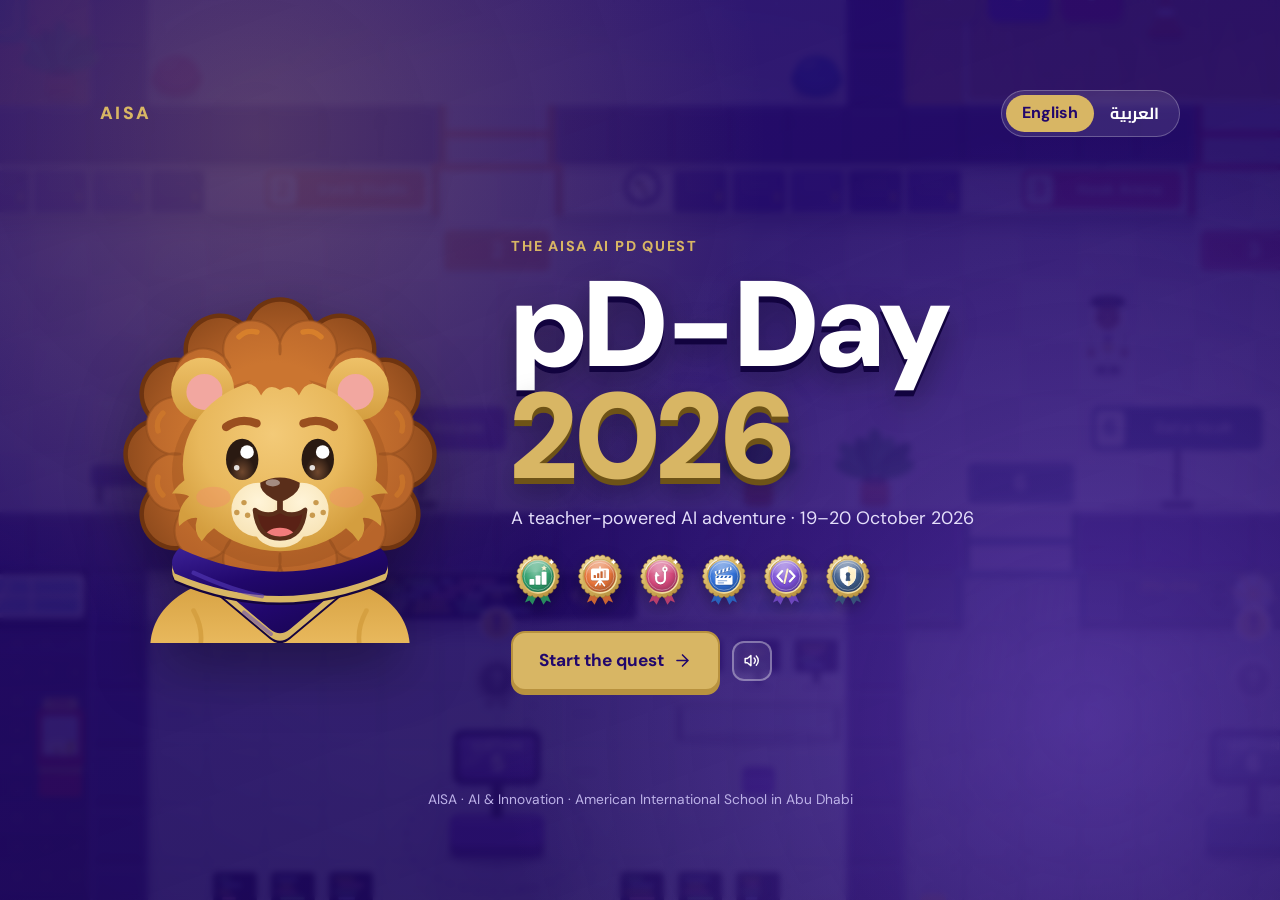
==== index.html @ 7c4a52b4 "Add Dr. Torris, the AISA director, patrolling the school He walks the lobby, corridor and staff loun" ====
<!doctype html>
<html lang="en" dir="ltr">
<head>
<meta charset="utf-8">
<meta name="viewport" content="width=device-width,initial-scale=1,viewport-fit=cover">
<title>pD-Day 2026 · AISA</title>
<meta name="description" content="pD-Day 2026: explore the school with Leo the lion, complete AI quests at each PD station and earn badges. In English and Arabic.">
<meta name="theme-color" content="#21076C">
<link rel="icon" href="data:image/svg+xml,%3Csvg xmlns='http://www.w3.org/2000/svg' viewBox='0 0 100 100'%3E%3Ctext y='.9em' font-size='90'%3E%F0%9F%A6%81%3C/text%3E%3C/svg%3E">
<link rel="preconnect" href="https://fonts.googleapis.com">
<link rel="preconnect" href="https://fonts.gstatic.com" crossorigin>
<link href="https://fonts.googleapis.com/css2?family=DM+Sans:opsz,wght@9..40,400..1000&family=Cairo:wght@400;600;700;800;900&display=swap" rel="stylesheet">
<link rel="stylesheet" href="game/styles.css?v=20261018b">
</head>
<body>
<canvas id="game" aria-label="The school: walk around to find the quests"></canvas>
<div id="vignette" aria-hidden="true"></div>

<div id="hud" hidden></div>
<canvas id="minimap" hidden title="Map"></canvas>
<button id="prompt" type="button"></button>
<div id="boost" role="status"></div>
<div id="banner" aria-live="polite"></div>
<div id="bubble" aria-live="polite"></div>
<div id="tbubble" aria-live="polite"></div>
<div id="toasts" aria-live="polite"></div>

<div id="dialog" hidden>
  <div class="dlg-card">
    <div class="dlg-portrait"></div>
    <div class="dlg-body">
      <div class="dlg-name"></div>
      <div class="dlg-text"></div>
      <div class="dlg-actions">
        <button class="dlg-skip" type="button"></button>
        <button class="dlg-next" type="button"></button>
      </div>
    </div>
  </div>
</div>

<div id="screen-title" class="screen"></div>
<div id="screen-setup" class="screen" hidden></div>

<div id="modal" hidden><div class="modal-card" tabindex="-1" role="dialog" aria-modal="true"></div></div>
<div id="award" hidden role="dialog" aria-modal="true"></div>
<div id="lightbox" hidden></div>
<div id="cert" hidden></div>
<canvas id="confetti" aria-hidden="true"></canvas>

<noscript><div class="noscript">pD-Day 2026 needs JavaScript. You can still use the <a href="stations.html">station guides</a>.</div></noscript>

<script src="game/content.js?v=20261018b"></script>
<script src="game/art.js?v=20261018b"></script>
<script src="game/world.js?v=20261018b"></script>
<script src="game/game.js?v=20261018b"></script>
</body>
</html>
---- game/styles.css ----
/* =====================================================================
   pD-Day 2026 · STYLES  (AISA brand: DM Sans, purple #21076C, gold #D8B664)
   ===================================================================== */
:root {
  --purple: #21076C;
  --purple-2: #3A1F8F;
  --gold: #D8B664;
  --gold-d: #B8923F;
  --white: #FFFFFF;
  --ink: #1A1A1A;
  --muted: #555555;
  --tint: #F2EFFA;
  --line: #C8BEE8;
  --ok: #1F8A5B;
  --ok-tint: #E5F6EE;
  --no: #C2413A;
  --no-tint: #FCEBEA;
  --radius: 14px;
  --shadow: 0 18px 50px rgba(20, 8, 60, .28), 0 2px 6px rgba(20, 8, 60, .12);
  --font: 'DM Sans', 'Cairo', system-ui, sans-serif;
  color-scheme: light;
}
html[lang="ar"] { --font: 'Cairo', 'DM Sans', system-ui, sans-serif; }

* { box-sizing: border-box; }
html, body { margin: 0; height: 100%; }
body {
  font-family: var(--font);
  font-size: 16px;
  line-height: 1.5;
  color: var(--ink);
  background: var(--purple);
  overflow: hidden;
  -webkit-font-smoothing: antialiased;
}
html[lang="ar"] body { line-height: 1.7; }
[hidden] { display: none !important; }
button { font: inherit; color: inherit; }
a { color: var(--purple); }
kbd {
  font-family: var(--font); font-weight: 800; font-size: .72em;
  display: inline-grid; place-items: center; min-width: 1.7em; height: 1.7em; padding: 0 .35em;
  border-radius: 6px; background: var(--gold); color: var(--purple); box-shadow: 0 2px 0 var(--gold-d);
}
.eyebrow { font-size: .74rem; font-weight: 800; letter-spacing: .12em; text-transform: uppercase; color: #7A5C14; }
html[lang="ar"] .eyebrow { letter-spacing: 0; font-size: .82rem; }
.muted { color: var(--muted); }
.small { font-size: .86rem; }
b.ui { font-weight: 700; color: var(--purple); background: var(--tint); border-radius: 5px; padding: 0 .18em; box-decoration-break: clone; -webkit-box-decoration-break: clone; }
svg { display: block; }
html[lang="ar"] b.ui { white-space: nowrap; }
@media (max-width: 640px) { html[lang="ar"] b.ui { white-space: normal; } }

/* ------------------------------------------------ canvas & overlays */
#game { position: fixed; inset: 0; display: block; cursor: pointer; touch-action: none; }
#vignette { position: fixed; inset: 0; pointer-events: none; background: radial-gradient(ellipse at center, transparent 55%, rgba(20, 8, 60, .28) 100%); }
#confetti { position: fixed; inset: 0; width: 100vw; height: 100vh; pointer-events: none; z-index: 80; }

/* ------------------------------------------------ buttons */
.btn {
  display: inline-flex; align-items: center; justify-content: center; gap: .5em;
  font-weight: 700; font-size: .98rem; text-decoration: none; cursor: pointer;
  padding: .66em 1.1em; border-radius: 12px; border: 2px solid var(--line);
  background: var(--white); color: var(--purple);
  box-shadow: 0 3px 0 var(--line);
  transition: transform .08s ease, box-shadow .08s ease, background .15s ease;
}
.btn:hover { background: var(--tint); }
.btn:active { transform: translateY(2px); box-shadow: 0 1px 0 var(--line); }
.btn:focus-visible, .tab:focus-visible, .opt:focus-visible, .check:focus-visible, .hud-btn:focus-visible { outline: 3px solid var(--gold); outline-offset: 2px; }
.btn.primary { background: var(--gold); border-color: var(--gold-d); color: var(--purple); box-shadow: 0 4px 0 var(--gold-d); }
.btn.primary:hover { background: #E2C47A; }
.btn.primary:active { box-shadow: 0 1px 0 var(--gold-d); }
.btn.gold { background: var(--gold); border-color: var(--gold-d); box-shadow: 0 3px 0 var(--gold-d); }
.btn.big { font-size: 1.08rem; padding: .85em 1.5em; border-radius: 14px; }
.btn.small { font-size: .86rem; padding: .45em .8em; border-radius: 10px; }
.btn.ghost { background: rgba(255, 255, 255, .08); color: #fff; border-color: rgba(255, 255, 255, .35); box-shadow: none; }
.btn.ghost:hover { background: rgba(255, 255, 255, .16); }
.btn.danger { color: var(--no); border-color: #EBC4C1; box-shadow: 0 3px 0 #EBC4C1; }
.btn[disabled] { opacity: .45; pointer-events: none; }
.btn svg { width: 1.1em; height: 1.1em; }
.btn .arrow { display: inline-flex; }
.btn.shine { position: relative; overflow: hidden; }
.btn.shine::after { content: ''; position: absolute; inset: 0; background: linear-gradient(110deg, transparent 30%, rgba(255, 255, 255, .7) 50%, transparent 70%); transform: translateX(-120%); animation: shine 2.4s ease-in-out infinite; }
@keyframes shine { 60%, 100% { transform: translateX(120%); } }
.icon-only { padding: .6em; }
.link-btn { background: none; border: 0; padding: 0; color: var(--purple); font-weight: 700; text-decoration: underline; text-underline-offset: 3px; cursor: pointer; }
.close-x {
  flex: none; width: 40px; height: 40px; border-radius: 50%; border: 0; cursor: pointer;
  display: grid; place-items: center; background: rgba(255, 255, 255, .16); color: inherit; font-size: 1.3rem;
}
.close-x:hover { background: rgba(255, 255, 255, .3); }
.close-x svg { width: 20px; height: 20px; }

/* ------------------------------------------------ title screen */
.screen { position: fixed; inset: 0; z-index: 50; display: grid; place-items: center; padding: 16px; overflow: auto; }
#screen-title {
  background:
    radial-gradient(circle at 20% 15%, rgba(216, 182, 100, .25), transparent 40%),
    radial-gradient(circle at 85% 80%, rgba(123, 79, 214, .45), transparent 45%),
    linear-gradient(160deg, rgba(33, 7, 108, .93), rgba(26, 6, 84, .86));
  backdrop-filter: blur(3px); -webkit-backdrop-filter: blur(3px);
  color: #fff; transition: opacity .35s ease, transform .35s ease;
}
#screen-title.out { opacity: 0; transform: scale(1.04); pointer-events: none; }
.title-inner { width: min(1080px, 100%); min-height: min(720px, 100%); display: grid; grid-template-rows: auto 1fr auto; gap: 16px; }
.title-top { display: flex; justify-content: space-between; align-items: center; }
.aisa-mark { font-weight: 900; letter-spacing: .14em; color: var(--gold); font-size: 1.1rem; }
.seg { display: inline-flex; background: rgba(255, 255, 255, .1); border: 1px solid rgba(255, 255, 255, .25); border-radius: 999px; padding: 4px; }
.seg button { border: 0; background: none; color: #fff; padding: .4em 1em; border-radius: 999px; cursor: pointer; font-weight: 700; }
.seg button[lang="ar"] { font-family: 'Cairo', sans-serif; }
.seg button.on { background: var(--gold); color: var(--purple); }
.title-hero { display: grid; grid-template-columns: minmax(200px, 360px) 1fr; align-items: center; gap: clamp(16px, 4vw, 56px); }
.title-leo { width: 100%; aspect-ratio: 1; animation: bob 3.2s ease-in-out infinite; filter: drop-shadow(0 24px 30px rgba(0, 0, 0, .35)); }
@keyframes bob { 50% { transform: translateY(-12px) rotate(-1.5deg); } }
.title-text .eyebrow { color: var(--gold); font-size: .9rem; }
.logo { margin: .1em 0 .1em; line-height: .92; font-weight: 1000; font-size: clamp(3.4rem, 10vw, 7.6rem); letter-spacing: -.02em; }
.logo span { display: inline-block; }
.logo-a { color: #fff; text-shadow: 0 6px 0 #12033F, 0 12px 30px rgba(0, 0, 0, .35); }
.logo-b { color: var(--gold); text-shadow: 0 6px 0 #6E5317, 0 12px 30px rgba(0, 0, 0, .35); }
html[lang="ar"] .logo { direction: ltr; text-align: right; font-family: 'DM Sans', sans-serif; }
.title-sub { margin: .4em 0 1.1em; font-size: 1.12rem; color: #E4DEFA; }
.title-badges { display: flex; flex-wrap: wrap; gap: 8px; margin-bottom: 1.6em; }
.title-badges span { width: 54px; height: 54px; animation: float 3s ease-in-out infinite; filter: drop-shadow(0 6px 8px rgba(0, 0, 0, .3)); }
@keyframes float { 50% { transform: translateY(-7px); } }
.title-cta { display: flex; flex-wrap: wrap; gap: 12px; align-items: center; }
.title-foot { text-align: center; color: #BDB2E8; font-size: .86rem; }

/* ------------------------------------------------ setup screen */
#screen-setup { background: linear-gradient(160deg, rgba(33, 7, 108, .92), rgba(26, 6, 84, .85)); backdrop-filter: blur(3px); -webkit-backdrop-filter: blur(3px); }
.setup-card { width: min(980px, 100%); display: grid; grid-template-columns: 340px 1fr; background: #fff; border-radius: 24px; overflow: hidden; box-shadow: var(--shadow); animation: pop .35s cubic-bezier(.2, 1.4, .4, 1); }
.setup-preview { position: relative; background: radial-gradient(circle at 50% 70%, #4E3B96, var(--purple) 70%); display: grid; place-items: center; padding: 24px; min-height: 320px; }
.setup-preview::after { content: ''; position: absolute; bottom: 18%; left: 50%; width: 60%; height: 22px; transform: translateX(-50%); border-radius: 50%; background: rgba(216, 182, 100, .35); filter: blur(2px); }
#setup-avatar { width: 260px; height: 260px; position: relative; z-index: 1; }
.setup-leo { position: absolute; width: 110px; bottom: 10px; inset-inline-end: 6px; z-index: 2; animation: bob 3s ease-in-out infinite; }
.setup-form { padding: 28px 32px; max-height: calc(100vh - 32px); overflow: auto; }
.setup-form h2 { margin: .1em 0 .6em; color: var(--purple); font-size: 1.9rem; line-height: 1.1; }
.field { display: grid; gap: 6px; font-weight: 700; color: var(--purple); }
.field input { font: inherit; font-size: 1.15rem; padding: .65em .85em; border-radius: 12px; border: 2px solid var(--line); outline: none; }
.field input:focus { border-color: var(--purple); box-shadow: 0 0 0 4px rgba(33, 7, 108, .12); }
.field input.err { border-color: var(--no); animation: shake .4s; }
.opt-row { display: grid; grid-template-columns: 110px 1fr; align-items: center; gap: 10px; padding: 8px 0; border-top: 1px solid var(--tint); }
.opt-label { font-weight: 700; color: var(--muted); font-size: .9rem; }
.opt-choices { display: flex; flex-wrap: wrap; gap: 6px; }
.opt-choices .sw { width: 30px; height: 30px; border-radius: 50%; border: 2px solid rgba(0, 0, 0, .12); background: var(--sw); cursor: pointer; padding: 0; }
.opt-choices .sw.on { outline: 3px solid var(--purple); outline-offset: 2px; }
.opt-choices .tag { border: 2px solid var(--line); background: #fff; border-radius: 999px; padding: .25em .8em; cursor: pointer; font-weight: 600; font-size: .9rem; }
.opt-choices .tag.on { background: var(--purple); color: #fff; border-color: var(--purple); }
.cta-row { display: flex; justify-content: flex-end; gap: 10px; flex-wrap: wrap; margin-top: 18px; }

/* ------------------------------------------------ HUD */
#hud { position: fixed; top: 0; inset-inline: 0; z-index: 20; display: flex; justify-content: space-between; align-items: flex-start; gap: 10px; padding: 12px 14px; pointer-events: none; }
#hud > * { pointer-events: auto; }
.hud-me { display: flex; align-items: center; gap: 10px; background: rgba(255, 255, 255, .96); border-radius: 999px; padding: 5px 16px 5px 5px; box-shadow: 0 6px 18px rgba(20, 8, 60, .25); }
html[dir="rtl"] .hud-me { padding: 5px 5px 5px 16px; }
.hud-avatar { width: 46px; height: 46px; border-radius: 50%; background: radial-gradient(circle at 50% 35%, #4E3B96, var(--purple)); }
.hud-name { color: var(--purple); font-weight: 800; display: block; line-height: 1.1; }
.hud-badges { display: flex; align-items: center; gap: 2px; margin-top: 3px; }
.mini-badge { width: 20px; height: 20px; opacity: .55; transition: transform .2s; }
.mini-badge.on { opacity: 1; }
.mini-badge.on:hover { transform: scale(1.25); }
.hud-count { font-size: .76rem; font-weight: 700; color: var(--muted); margin-inline-start: 6px; white-space: nowrap; }
.hud-actions { display: flex; gap: 6px; flex-wrap: wrap; justify-content: flex-end; }
.hud-btn { display: inline-flex; align-items: center; gap: 7px; border: 0; cursor: pointer; background: rgba(255, 255, 255, .96); color: var(--purple); font-weight: 700; font-size: .92rem; padding: .55em .9em; border-radius: 999px; box-shadow: 0 6px 18px rgba(20, 8, 60, .25); transition: transform .1s; }
.hud-btn:hover { transform: translateY(-2px); }
.hud-btn svg { width: 18px; height: 18px; }
.hud-btn kbd { font-size: .66rem; }
.hud-btn.icon-only { padding: .55em; }
.hud-lang span { font-family: 'Cairo', 'DM Sans', sans-serif; }
html[lang="ar"] .hud-lang span { font-family: 'DM Sans', sans-serif; }
#minimap { position: fixed; bottom: 14px; inset-inline-end: 14px; z-index: 20; border-radius: 12px; border: 3px solid #fff; box-shadow: 0 8px 22px rgba(20, 8, 60, .35); cursor: zoom-in; background: #9CCB7F; }

/* interaction prompt */
#prompt {
  position: fixed; bottom: 22px; left: 50%; z-index: 21; transform: translate(-50%, 30px); opacity: 0; pointer-events: none;
  display: flex; align-items: center; gap: 10px; border: 0; cursor: pointer;
  background: var(--purple); color: #fff; font-weight: 700; padding: .55em 1.2em .55em .6em; border-radius: 999px;
  box-shadow: 0 10px 26px rgba(20, 8, 60, .4); transition: transform .2s cubic-bezier(.2, 1.4, .4, 1), opacity .15s;
  max-width: calc(100vw - 260px);
}
html[dir="rtl"] #prompt { padding: .55em .6em .55em 1.2em; }
#prompt.on { opacity: 1; transform: translate(-50%, 0); pointer-events: auto; }
#prompt span { white-space: nowrap; overflow: hidden; text-overflow: ellipsis; }

/* coffee speed boost timer */
#boost { position: fixed; top: 74px; inset-inline-start: 14px; z-index: 20; display: flex; align-items: center; gap: 8px; padding: 6px 14px 6px 8px; border-radius: 999px; background: #3B2417; color: #FFF6E0; font-weight: 700; font-size: .9rem; box-shadow: 0 6px 18px rgba(20, 8, 60, .3); overflow: hidden; opacity: 0; transform: translateY(-8px) scale(.95); transition: opacity .2s, transform .25s cubic-bezier(.2, 1.4, .4, 1); pointer-events: none; }
html[dir="rtl"] #boost { padding: 6px 8px 6px 14px; }
#boost.on { opacity: 1; transform: none; }
#boost .boost-cup { font-size: 1.2rem; animation: nudge .6s ease-in-out infinite; }
#boost b { color: var(--gold); min-width: 2.4em; }
#boost i { position: absolute; inset-inline-start: 0; bottom: 0; height: 3px; width: calc(var(--p, 1) * 100%); background: var(--gold); }
.toast-cup { width: 48px; height: 48px; flex: none; display: grid; place-items: center; font-size: 1.7rem; border-radius: 50%; background: #FFF3D6; }
@media (max-width: 640px) { #boost .boost-label { display: none; } }

/* room banner */
#banner { position: fixed; top: 16%; left: 50%; z-index: 15; transform: translate(-50%, -12px); opacity: 0; pointer-events: none; text-align: center; transition: opacity .3s, transform .3s; width: min(620px, calc(100vw - 32px)); }
#banner.on { opacity: 1; transform: translate(-50%, 0); animation: bannerOut .5s ease 2.8s forwards; }
@keyframes bannerOut { to { opacity: 0; transform: translate(-50%, -10px); } }
.banner-eyebrow { display: inline-block; background: var(--bc); color: #fff; font-weight: 800; font-size: .8rem; letter-spacing: .14em; text-transform: uppercase; padding: .3em .9em; border-radius: 999px; box-shadow: 0 4px 0 rgba(0, 0, 0, .2); }
html[lang="ar"] .banner-eyebrow { letter-spacing: 0; }
.banner-title { font-size: clamp(1.8rem, 4.5vw, 3rem); font-weight: 900; color: #fff; line-height: 1.1; margin-top: .25em; text-shadow: 0 4px 0 var(--purple), 0 0 2px var(--purple), 0 10px 24px rgba(0, 0, 0, .4); -webkit-text-stroke: 1px var(--purple); }
.banner-sub { display: inline-block; margin-top: .5em; background: rgba(255, 255, 255, .94); color: var(--purple); font-weight: 600; padding: .35em .9em; border-radius: 10px; box-shadow: 0 6px 16px rgba(20, 8, 60, .2); }

/* speech bubble over Leo */
#bubble, #tbubble {
  position: fixed; top: 0; left: 0; z-index: 14; max-width: 280px; pointer-events: none;
  background: #fff; color: var(--ink); font-weight: 600; font-size: .95rem; line-height: 1.35;
  padding: .6em .85em; border-radius: 14px; border: 2px solid var(--purple);
  box-shadow: 0 8px 20px rgba(20, 8, 60, .25); opacity: 0; transition: opacity .2s; margin-top: -10px;
}
#bubble::after, #tbubble::after { content: ''; position: absolute; bottom: -9px; left: 50%; width: 14px; height: 14px; background: #fff; border-right: 2px solid var(--purple); border-bottom: 2px solid var(--purple); transform: translateX(-50%) rotate(45deg); }
#bubble.on, #tbubble.on { opacity: 1; }
#tbubble { border-color: #2B2F45; z-index: 15; }
#tbubble::after { border-right-color: #2B2F45; border-bottom-color: #2B2F45; }

/* toasts */
#toasts { position: fixed; top: 76px; left: 50%; transform: translateX(-50%); z-index: 70; display: grid; gap: 8px; pointer-events: none; }
.toast { display: flex; align-items: center; gap: 12px; background: #fff; border-radius: 16px; padding: 8px 16px 8px 8px; box-shadow: var(--shadow); border: 2px solid var(--gold); transform: translateY(-16px) scale(.96); opacity: 0; transition: all .3s cubic-bezier(.2, 1.4, .4, 1); min-width: 240px; }
html[dir="rtl"] .toast { padding: 8px 8px 8px 16px; }
.toast.on { transform: none; opacity: 1; }
.toast-badge { width: 48px; height: 48px; flex: none; }
.toast-eyebrow { font-size: .7rem; font-weight: 800; letter-spacing: .12em; text-transform: uppercase; color: #7A5C14; }

/* ------------------------------------------------ dialog */
#dialog { position: fixed; inset-inline: 0; bottom: 0; z-index: 40; display: grid; justify-items: center; padding: 16px; pointer-events: none; }
.dlg-card { pointer-events: auto; cursor: pointer; width: min(880px, 100%); display: grid; grid-template-columns: 132px 1fr; gap: 18px; align-items: center; background: #fff; border-radius: 22px; padding: 16px 20px 16px 16px; box-shadow: var(--shadow); border: 3px solid var(--purple); position: relative; transform: translateY(20px); opacity: 0; transition: all .25s cubic-bezier(.2, 1.3, .4, 1); }
html[dir="rtl"] .dlg-card { padding: 16px 16px 16px 20px; }
#dialog.on .dlg-card { transform: none; opacity: 1; }
#dialog.no-portrait .dlg-card { grid-template-columns: 1fr; padding: 18px 24px; }
#dialog.no-portrait .dlg-portrait { display: none; }
.dlg-portrait { width: 132px; height: 132px; border-radius: 18px; background: radial-gradient(circle at 50% 40%, #FFF6E0, var(--tint)); overflow: hidden; display: grid; place-items: center; }
.dlg-portrait canvas { width: 100%; height: 100%; }
.dlg-name { display: inline-block; background: var(--gold); color: var(--purple); font-weight: 800; padding: .15em .8em; border-radius: 999px; font-size: .88rem; margin-bottom: .4em; }
.dlg-text { font-size: 1.12rem; line-height: 1.5; min-height: 3em; }
html[lang="ar"] .dlg-text { font-size: 1.16rem; line-height: 1.8; }
.dlg-actions { display: flex; justify-content: space-between; align-items: center; margin-top: 8px; }
.dlg-skip { border: 0; background: none; color: var(--muted); cursor: pointer; font-size: .88rem; text-decoration: underline; }
.dlg-next { border: 0; background: var(--purple); color: #fff; font-weight: 700; border-radius: 999px; padding: .4em 1.1em; cursor: pointer; animation: nudge 1.4s ease-in-out infinite; }
@keyframes nudge { 50% { transform: translateY(-2px); } }

/* ------------------------------------------------ modal */
#modal { position: fixed; inset: 0; z-index: 30; display: grid; place-items: center; padding: 16px; background: rgba(20, 8, 50, .5); backdrop-filter: blur(2px); -webkit-backdrop-filter: blur(2px); opacity: 0; transition: opacity .18s; }
#modal.on { opacity: 1; }
.modal-card { width: min(980px, 100%); height: min(88vh, 900px); background: #fff; border-radius: 22px; box-shadow: var(--shadow); overflow: hidden; display: flex; flex-direction: column; transform: translateY(14px) scale(.98); transition: transform .25s cubic-bezier(.2, 1.3, .4, 1); outline: none; }
#modal.on .modal-card { transform: none; }
.modal-card.wide { width: min(1040px, 100%); }
.modal-card:not(.quest):not(.wide) { height: auto; max-height: 88vh; width: min(720px, 100%); }
.modal-card > div { display: flex; flex-direction: column; min-height: 0; height: 100%; }
.scroll { overflow: auto; min-height: 0; flex: 1; padding: 22px 26px 28px; overscroll-behavior: contain; }

.panel-head { display: flex; justify-content: space-between; gap: 16px; align-items: flex-start; padding: 22px 26px 18px; background: linear-gradient(120deg, var(--purple), #4A2BA8); color: #fff; }
.panel-head h2 { margin: .05em 0 .1em; font-size: 1.8rem; line-height: 1.1; }
.panel-head .eyebrow { color: var(--gold); }
.panel-head .muted { color: #D9D1F5; margin: 0; }

/* ------------------------------------------------ quest panel */
.qp-head { display: grid; grid-template-columns: 104px 1fr auto; gap: 18px; align-items: center; padding: 20px 24px; color: #fff; background: linear-gradient(115deg, var(--purple) 0%, var(--purple) 35%, var(--qc) 140%); position: relative; overflow: hidden; }
.qp-head::after { content: ''; position: absolute; width: 320px; height: 320px; inset-inline-end: -80px; top: -150px; border-radius: 50%; background: radial-gradient(circle, rgba(255, 255, 255, .14), transparent 65%); pointer-events: none; }
.qp-badge { width: 104px; height: 104px; filter: drop-shadow(0 8px 12px rgba(0, 0, 0, .3)); }
.qp-badge.earned { animation: float 3s ease-in-out infinite; }
.qp-titles .eyebrow { color: var(--gold); }
.qp-titles h2 { margin: .1em 0 .15em; font-size: clamp(1.4rem, 3vw, 2rem); line-height: 1.1; }
.qp-tag { margin: 0 0 .6em; color: #E4DEFA; }
.chips { display: flex; flex-wrap: wrap; gap: 6px; }
.chip { display: inline-flex; align-items: center; gap: 5px; font-size: .8rem; font-weight: 600; background: rgba(255, 255, 255, .14); border: 1px solid rgba(255, 255, 255, .25); padding: .2em .7em; border-radius: 999px; }
.chip.gold { background: var(--gold); color: var(--purple); border-color: var(--gold); }
.chip svg { width: 14px; height: 14px; }
.tabs { display: flex; gap: 6px; padding: 10px 20px; background: var(--tint); border-bottom: 1px solid var(--line); overflow-x: auto; }
.tab { display: inline-flex; align-items: center; gap: 8px; border: 2px solid transparent; background: none; padding: .45em 1em .45em .5em; border-radius: 999px; cursor: pointer; font-weight: 700; color: var(--muted); white-space: nowrap; }
html[dir="rtl"] .tab { padding: .45em .5em .45em 1em; }
.tab-n { display: grid; place-items: center; width: 24px; height: 24px; border-radius: 50%; background: #fff; border: 2px solid var(--line); font-size: .8rem; }
.tab.on { background: #fff; color: var(--purple); border-color: var(--purple); box-shadow: 0 3px 0 var(--line); }
.tab.on .tab-n { background: var(--purple); color: #fff; border-color: var(--purple); }
.count { font-size: .78rem; background: var(--tint); border-radius: 999px; padding: .05em .5em; color: var(--purple); }
.count.ok { background: var(--ok); color: #fff; }

.leo-says { display: grid; grid-template-columns: 92px 1fr; gap: 14px; align-items: start; margin-bottom: 18px; }
.leo-says .portrait { width: 92px; height: 92px; border-radius: 20px; background: radial-gradient(circle at 50% 40%, #FFF6E0, var(--tint)); }
.speech { position: relative; background: var(--tint); border: 2px solid var(--line); border-radius: 18px; padding: 12px 16px; }
.speech::before { content: ''; position: absolute; top: 26px; inset-inline-start: -9px; width: 14px; height: 14px; background: var(--tint); border-inline-start: 2px solid var(--line); border-bottom: 2px solid var(--line); transform: rotate(45deg); }
html[dir="rtl"] .speech::before { transform: rotate(-45deg); }
.speech p { margin: .25em 0; }
.speech-name { font-weight: 800; color: var(--purple); font-size: .85rem; }
.leo-says.compact { grid-template-columns: 64px 1fr; text-align: start; margin: 14px 0; }
.leo-says.compact .portrait { width: 64px; height: 64px; }

.goto { display: grid; grid-template-columns: auto 1fr; gap: 18px; align-items: start; padding: 18px 20px; border-radius: 18px; background: linear-gradient(135deg, #FFF9EA, #FFF3D6); border: 2px solid var(--gold); margin-bottom: 18px; box-shadow: 0 4px 0 #EBD39A; }
.goto-pin { position: relative; width: 70px; height: 70px; border-radius: 50%; background: var(--purple); color: var(--gold); display: grid; place-items: center; box-shadow: 0 5px 0 #12033F; }
.goto-pin svg { position: absolute; top: 9px; width: 18px; height: 18px; }
.goto-pin span { font-size: 1.8rem; font-weight: 900; margin-top: 12px; }
.goto h3 { margin: .1em 0 .2em; color: var(--purple); font-size: 1.4rem; }
.goto p { margin: .2em 0 .7em; }
.btn-row { display: flex; flex-wrap: wrap; gap: 10px; align-items: center; }
.grid2 { display: grid; grid-template-columns: 1fr 1fr; gap: 14px; }
.card { border: 1px solid var(--line); border-radius: 16px; padding: 14px 16px; background: #fff; }
.card h4 { display: flex; align-items: center; gap: 8px; margin: 0 0 .5em; color: var(--purple); }
.card h4 svg { width: 18px; height: 18px; }
.kit { margin: 0; padding-inline-start: 1.2em; }
.kit li { margin: .3em 0; }
.tip { display: flex; gap: 8px; align-items: flex-start; margin: .8em 0 0; padding: 8px 10px; border-radius: 10px; background: #EEF2FA; font-size: .9rem; color: #2E3D5C; }
.tip svg { flex: none; width: 16px; height: 16px; margin-top: 3px; }
.link-list { display: grid; gap: 6px; }
.link-list a { display: flex; justify-content: space-between; align-items: center; gap: 10px; text-decoration: none; font-weight: 600; padding: .5em .75em; border-radius: 10px; background: var(--tint); }
.link-list a:hover { background: #E6E0F7; }
.link-list svg { width: 15px; height: 15px; flex: none; }
.copybox { margin-top: 14px; border: 2px dashed var(--purple); border-radius: 16px; padding: 12px 16px; background: #FBFAFE; }
.copybox-head { display: flex; justify-content: space-between; align-items: center; gap: 10px; }
.copytext { margin: .5em 0 0; font-size: .95rem; }

.progress { display: flex; align-items: center; gap: 12px; font-weight: 800; color: var(--purple); }
.bar { flex: 1; height: 14px; border-radius: 999px; background: var(--tint); border: 1px solid var(--line); overflow: hidden; }
.bar i { display: block; height: 100%; background: linear-gradient(90deg, var(--qc, var(--purple)), var(--gold)); border-radius: 999px; transition: width .4s cubic-bezier(.2, 1.3, .4, 1); }
.intro { margin: .7em 0 1em; }
.missions { list-style: none; margin: 0; padding: 0; display: grid; gap: 12px; }
.mission { display: grid; grid-template-columns: auto 1fr auto; gap: 14px; align-items: start; padding: 14px 16px; border: 2px solid var(--line); border-radius: 16px; background: #fff; transition: background .2s, border-color .2s; }
.mission.done { background: var(--ok-tint); border-color: #9FD8BD; }
.mission.pop { animation: popIn .45s cubic-bezier(.2, 1.6, .4, 1); }
@keyframes popIn { 40% { transform: scale(1.02); } }
.check { width: 44px; height: 44px; border-radius: 50%; border: 3px solid var(--line); background: #fff; color: transparent; cursor: pointer; display: grid; place-items: center; transition: all .15s; }
.check svg { width: 22px; height: 22px; stroke-width: 3; }
.check:hover { border-color: var(--ok); color: #9FD8BD; }
.mission.done .check { background: var(--ok); border-color: var(--ok); color: #fff; }
.m-main { position: relative; min-width: 0; }
.m-num { position: absolute; inset-inline-end: 0; top: 0; font-size: 2.2rem; font-weight: 900; color: var(--tint); line-height: 1; pointer-events: none; }
.mission.done .m-num { color: #CDEBDD; }
.m-main h4 { margin: .15em 0 .2em; font-size: 1.12rem; color: var(--purple); padding-inline-end: 2.4rem; }
.m-main p { margin: 0 0 .5em; }
.how { margin-top: 10px; padding: 12px 14px; border-radius: 12px; background: #FBFAFE; border: 1px solid var(--line); }
.steps { margin: 0 0 .6em; padding-inline-start: 1.3em; }
.steps li { margin: .35em 0; }
.shots { display: grid; grid-template-columns: repeat(auto-fill, minmax(150px, 1fr)); gap: 8px; margin: .6em 0; }
.shot { padding: 0; border: 2px solid var(--line); border-radius: 10px; overflow: hidden; cursor: zoom-in; background: #fff; aspect-ratio: 16/10; }
.shot img { width: 100%; height: 100%; object-fit: cover; object-position: top; display: block; transition: transform .3s; }
.shot:hover img { transform: scale(1.06); }
.guide-link { display: inline-flex; gap: 6px; align-items: center; font-weight: 700; font-size: .9rem; }
.guide-link svg { width: 14px; height: 14px; }
.done-btn { align-self: center; border: 2px solid var(--line); background: #fff; border-radius: 999px; padding: .35em .9em; font-weight: 700; color: var(--purple); cursor: pointer; display: inline-flex; gap: 5px; align-items: center; white-space: nowrap; }
.done-btn svg { width: 15px; height: 15px; }
.mission.done .done-btn { background: var(--ok); border-color: var(--ok); color: #fff; }
.coop { display: grid; grid-template-columns: 64px 1fr auto; gap: 14px; align-items: center; margin-top: 16px; padding: 14px 16px; border: 2px dashed #E3A9A3; border-radius: 16px; background: #FFF7F6; }
.coop.done { border-style: solid; border-color: var(--gold); background: #FFF9EA; }
.coop-icon { width: 64px; height: 64px; }
.coop p { margin: .2em 0; }
.coop .eyebrow { color: #A33A2F; }

/* quiz */
.quiz-top { display: flex; justify-content: space-between; align-items: center; }
.dots { display: flex; gap: 6px; }
.dots i { width: 12px; height: 12px; border-radius: 50%; background: var(--tint); border: 2px solid var(--line); }
.dots i.cur { border-color: var(--purple); background: #fff; }
.dots i.ok { background: var(--ok); border-color: var(--ok); }
.quiz-q { display: grid; grid-template-columns: 110px 1fr; gap: 16px; align-items: center; margin: 14px 0 16px; }
.quiz-q .portrait { width: 110px; height: 110px; border-radius: 22px; background: radial-gradient(circle at 50% 40%, #FFF6E0, var(--tint)); }
.q-bubble { position: relative; background: var(--purple); color: #fff; border-radius: 18px; padding: 16px 20px; font-size: 1.15rem; font-weight: 600; }
.q-bubble::before { content: ''; position: absolute; top: 50%; inset-inline-start: -8px; width: 16px; height: 16px; background: var(--purple); transform: translateY(-50%) rotate(45deg); }
.q-bubble p { margin: 0; }
.q-bubble b.ui { background: rgba(255, 255, 255, .15); color: var(--gold); }
.options { display: grid; grid-template-columns: 1fr 1fr; gap: 10px; }
.opt { display: flex; align-items: center; gap: 12px; text-align: start; padding: 12px 14px; border-radius: 14px; border: 2px solid var(--line); background: #fff; cursor: pointer; font-weight: 600; box-shadow: 0 3px 0 var(--line); transition: transform .08s, background .15s; }
.opt:hover { background: var(--tint); transform: translateY(-1px); }
.opt:active { transform: translateY(2px); box-shadow: 0 1px 0 var(--line); }
.letter { flex: none; display: grid; place-items: center; width: 32px; height: 32px; border-radius: 10px; background: var(--purple); color: #fff; font-weight: 800; }
.opt.wrong { background: var(--no-tint); border-color: #EBA9A4; color: #8E2B25; opacity: .8; box-shadow: none; }
.opt.wrong .letter { background: var(--no); }
.opt.right { background: var(--ok-tint); border-color: var(--ok); color: #135A3B; box-shadow: 0 3px 0 #9FD8BD; }
.opt.right .letter { background: var(--ok); }
.opt[disabled] { cursor: default; }
.opt.shake { animation: shake .4s; }
@keyframes shake { 20%, 60% { transform: translateX(-6px); } 40%, 80% { transform: translateX(6px); } }
.feedback { margin-top: 14px; padding: 14px 16px; border-radius: 14px; animation: pop .3s cubic-bezier(.2, 1.4, .4, 1); }
.feedback p { margin: .3em 0 .6em; }
.feedback.ok { background: var(--ok-tint); border: 2px solid #9FD8BD; }
.feedback.ok b { color: var(--ok); font-size: 1.1rem; }
.feedback.no { background: #FFF6E6; border: 2px solid #F0D49A; }
.feedback.no b { color: #8A5A00; }
.feedback.no p { margin-bottom: 0; }
.quiz-done { text-align: center; display: grid; justify-items: center; gap: 6px; padding: 10px 0 20px; }
.quiz-done .portrait.big { width: 150px; height: 150px; }
.quiz-done h3 { margin: 0; font-size: 1.8rem; color: var(--purple); }
.quiz-done p { max-width: 520px; }
.earned-badge { width: 130px; height: 130px; animation: float 3s ease-in-out infinite; }

/* quest log */
.log { list-style: none; padding: 0; margin: 0; display: grid; gap: 10px; }
.log-item { display: grid; grid-template-columns: 70px 1fr auto; gap: 16px; align-items: center; padding: 12px 16px; border: 2px solid var(--line); border-radius: 18px; border-inline-start: 8px solid var(--qc); }
.log-item.complete { background: #FFF9EA; border-color: var(--gold); border-inline-start-color: var(--gold); }
.log-badge { width: 70px; height: 70px; }
.log-main h3 { margin: .05em 0 .3em; color: var(--purple); font-size: 1.15rem; }
.log-meta { display: flex; flex-wrap: wrap; gap: 10px; align-items: center; font-size: .86rem; }
.pill { font-weight: 800; font-size: .76rem; padding: .2em .7em; border-radius: 999px; background: var(--tint); color: var(--purple); }
.pill.inProgress { background: #FFF1CC; color: #7A5C14; }
.pill.complete { background: var(--ok); color: #fff; }
.log-actions { display: flex; flex-direction: column; gap: 6px; }

/* badge case */
.sec-title { margin: 1.2em 0 .6em; color: var(--purple); font-size: 1.1rem; }
.sec-title:first-child { margin-top: 0; }
.badge-grid { display: grid; grid-template-columns: repeat(auto-fill, minmax(150px, 1fr)); gap: 12px; }
.badge-grid.two { grid-template-columns: repeat(auto-fill, minmax(220px, 1fr)); }
.badge-grid.small { grid-template-columns: repeat(auto-fill, minmax(120px, 1fr)); }
.badge-tile { display: grid; justify-items: center; text-align: center; gap: 4px; padding: 14px 10px; border-radius: 16px; border: 2px solid var(--tint); background: #fff; font: inherit; cursor: default; }
button.badge-tile { cursor: pointer; }
button.badge-tile:hover { border-color: var(--line); }
.badge-tile .bt-img { width: 96px; height: 96px; margin-bottom: 4px; }
.badge-grid.small .bt-img { width: 64px; height: 64px; }
.badge-tile b { color: var(--purple); line-height: 1.2; }
.badge-tile span { font-size: .8rem; color: var(--muted); line-height: 1.3; }
.badge-tile.on { background: radial-gradient(circle at 50% 30%, #FFF6DD, #fff 70%); border-color: #EBD39A; }
.badge-tile.on .bt-img { filter: drop-shadow(0 6px 10px rgba(184, 146, 63, .45)); }
.badge-tile:not(.on) b { color: var(--muted); }

/* map */
.map-wrap { padding: 18px; overflow: auto; flex: 1; display: grid; place-items: center; background: #9CCB7F; }
.bigmap { width: 100%; max-width: 980px; height: auto; border-radius: 14px; box-shadow: 0 10px 30px rgba(20, 8, 60, .3); cursor: pointer; }

/* help */
.keys { width: 100%; border-collapse: collapse; margin: 6px 0 18px; }
.keys th, .keys td { text-align: start; padding: 10px 12px; border-bottom: 1px solid var(--tint); }
.keys th { color: var(--purple); width: 40%; }

/* ------------------------------------------------ award */
#award { position: fixed; inset: 0; z-index: 75; display: grid; place-items: center; padding: 16px; background: rgba(20, 8, 50, .78); opacity: 0; transition: opacity .25s; overflow: hidden; }
#award.on { opacity: 1; }
.rays { position: absolute; width: 160vmax; height: 160vmax; left: 50%; top: 50%; margin: -80vmax 0 0 -80vmax; background: repeating-conic-gradient(from 0deg, rgba(216, 182, 100, .16) 0 8deg, transparent 8deg 20deg); animation: spin 22s linear infinite; mask-image: radial-gradient(circle, #000 10%, transparent 55%); -webkit-mask-image: radial-gradient(circle, #000 10%, transparent 55%); }
@keyframes spin { to { transform: rotate(360deg); } }
.award-card { position: relative; width: min(520px, 100%); background: #fff; border-radius: 26px; padding: 26px 28px 24px; text-align: center; box-shadow: var(--shadow); border: 4px solid var(--gold); animation: pop .5s cubic-bezier(.2, 1.5, .4, 1); }
@keyframes pop { from { transform: scale(.7); opacity: 0; } }
.award-card .eyebrow { font-size: .9rem; }
.award-badge { width: 190px; height: 190px; margin: 6px auto 4px; animation: badgeIn .9s cubic-bezier(.2, 1.4, .4, 1) both, float 3s ease-in-out .9s infinite; filter: drop-shadow(0 14px 18px rgba(184, 146, 63, .5)); }
@keyframes badgeIn { from { transform: scale(0) rotate(-200deg); } }
.award-card h2 { margin: .1em 0 0; color: var(--purple); font-size: 2rem; line-height: 1.1; }
.flavor { margin: .3em 0 0; color: var(--muted); }

/* ------------------------------------------------ lightbox */
#lightbox { position: fixed; inset: 0; z-index: 85; background: rgba(10, 4, 30, .9); display: grid; place-items: center; padding: 56px 64px; }
#lightbox figure { margin: 0; display: grid; gap: 10px; justify-items: center; }
#lightbox img { max-width: min(1400px, 100%); max-height: calc(100vh - 140px); border-radius: 12px; box-shadow: 0 20px 60px rgba(0, 0, 0, .5); background: #fff; }
#lightbox figcaption { color: #fff; font-weight: 600; }
#lightbox .close-x { position: absolute; top: 14px; inset-inline-end: 14px; color: #fff; }
.lb-prev, .lb-next { position: absolute; top: 50%; transform: translateY(-50%); width: 48px; height: 48px; border-radius: 50%; border: 0; cursor: pointer; background: rgba(255, 255, 255, .16); color: #fff; display: grid; place-items: center; }
.lb-prev { left: 10px; }
.lb-next { right: 10px; }
.lb-prev svg, .lb-next svg { width: 24px; height: 24px; }

/* ------------------------------------------------ certificate */
#cert { position: fixed; inset: 0; z-index: 90; background: rgba(20, 8, 50, .85); overflow: auto; padding: 70px 16px 24px; }
.cert-toolbar { position: fixed; top: 14px; inset-inline: 14px; display: flex; justify-content: flex-end; gap: 10px; z-index: 2; }
.cert-toolbar .close-x { color: #fff; }
.cert-page { width: min(1050px, 100%); aspect-ratio: 297 / 210; margin: 0 auto; background: #fff; padding: 2.4%; border-radius: 6px; box-shadow: var(--shadow); }
.cert-inner { height: 100%; border: 3px solid var(--purple); outline: 1px solid var(--gold); outline-offset: -10px; border-radius: 4px; display: grid; justify-items: center; align-content: center; text-align: center; gap: .3em; padding: 3% 6%; position: relative; }
.cert-top { position: absolute; top: 5%; inset-inline: 6%; display: flex; justify-content: space-between; align-items: center; font-size: .9rem; color: var(--muted); }
.cert-aisa { font-weight: 900; letter-spacing: .14em; color: var(--purple); font-size: 1.3rem; }
.cert-leo { width: 13%; aspect-ratio: 1; }
.cert-inner h1 { margin: 0; color: var(--purple); font-size: clamp(1.4rem, 3.6vw, 2.6rem); line-height: 1.1; }
.cert-line { margin: .2em 0 0; color: var(--muted); }
.cert-name { font-size: clamp(1.8rem, 5vw, 3.6rem); font-weight: 900; color: var(--purple); border-bottom: 3px solid var(--gold); padding: 0 .6em .05em; line-height: 1.2; }
.cert-body { margin: .3em 0 .4em; max-width: 70%; }
.cert-badges { display: flex; flex-wrap: wrap; justify-content: center; gap: 1.2%; width: 100%; }
.cert-badges > div { display: grid; justify-items: center; width: 10.5%; font-size: .72rem; font-weight: 700; color: var(--purple); line-height: 1.2; }
.cb-img { width: 100%; aspect-ratio: 1; }
.cert-foot { position: absolute; bottom: 5%; inset-inline: 8%; display: flex; justify-content: space-between; }
.cert-foot > div { display: grid; justify-items: center; border-top: 1px solid var(--line); padding-top: 4px; min-width: 22%; }
.cert-foot small { color: var(--muted); }
.sig { font-family: 'Brush Script MT', cursive; font-size: 1.6rem; color: var(--purple); line-height: 1; }
.date { font-weight: 700; color: var(--purple); }

@media print {
  @page { size: A4 landscape; margin: 0; }
  body { background: #fff; overflow: visible; }
  body > *:not(#cert) { display: none !important; }
  #cert { position: static; padding: 0; background: #fff; overflow: visible; }
  .cert-toolbar { display: none; }
  .cert-page { width: 297mm; height: 210mm; aspect-ratio: auto; box-shadow: none; border-radius: 0; padding: 8mm; }
  * { -webkit-print-color-adjust: exact; print-color-adjust: exact; }
}

.noscript { position: fixed; inset: 0; display: grid; place-items: center; background: var(--purple); color: #fff; padding: 24px; text-align: center; }
.noscript a { color: var(--gold); }

/* ------------------------------------------------ responsive */
@media (max-width: 980px) {
  .hud-btn span, .hud-btn kbd { display: none; }
  .hud-btn { padding: .6em; }
  .hud-lang span { display: inline !important; }
}
@media (max-width: 860px) {
  .title-hero { grid-template-columns: 1fr; justify-items: center; text-align: center; }
  .title-leo { width: min(220px, 50vw); }
  .title-badges, .title-cta { justify-content: center; }
  html[lang="ar"] .logo { text-align: center; }
  .setup-card { grid-template-columns: 1fr; }
  .setup-preview { min-height: 220px; }
  #setup-avatar { width: 190px; height: 190px; }
  .grid2, .options { grid-template-columns: 1fr; }
  #minimap { display: none; }
  #prompt { max-width: calc(100vw - 32px); }
}
@media (max-width: 640px) {
  #modal { padding: 0; }
  .modal-card, .modal-card.wide, .modal-card:not(.quest):not(.wide) { width: 100%; height: 100%; max-height: none; border-radius: 0; }
  .qp-head { grid-template-columns: 64px 1fr auto; gap: 12px; padding: 14px 16px; }
  .qp-badge { width: 64px; height: 64px; }
  .scroll { padding: 16px; }
  .mission { grid-template-columns: auto 1fr; }
  .done-btn { grid-column: 2; justify-self: start; }
  .coop { grid-template-columns: 48px 1fr; }
  .coop .btn { grid-column: 1 / -1; }
  .coop-icon { width: 48px; height: 48px; }
  .log-item { grid-template-columns: 52px 1fr; }
  .log-badge { width: 52px; height: 52px; }
  .log-actions { grid-column: 1 / -1; flex-direction: row; }
  .quiz-q { grid-template-columns: 70px 1fr; }
  .quiz-q .portrait { width: 70px; height: 70px; }
  .dlg-card { grid-template-columns: 76px 1fr; }
  .dlg-portrait { width: 76px; height: 76px; }
  .leo-says { grid-template-columns: 64px 1fr; }
  .leo-says .portrait { width: 64px; height: 64px; }
  .goto { grid-template-columns: 1fr; }
  .hud-count { display: none; }
}
@media (prefers-reduced-motion: reduce) {
  *, *::before, *::after { animation-duration: .01ms !important; animation-iteration-count: 1 !important; transition-duration: .01ms !important; }
}
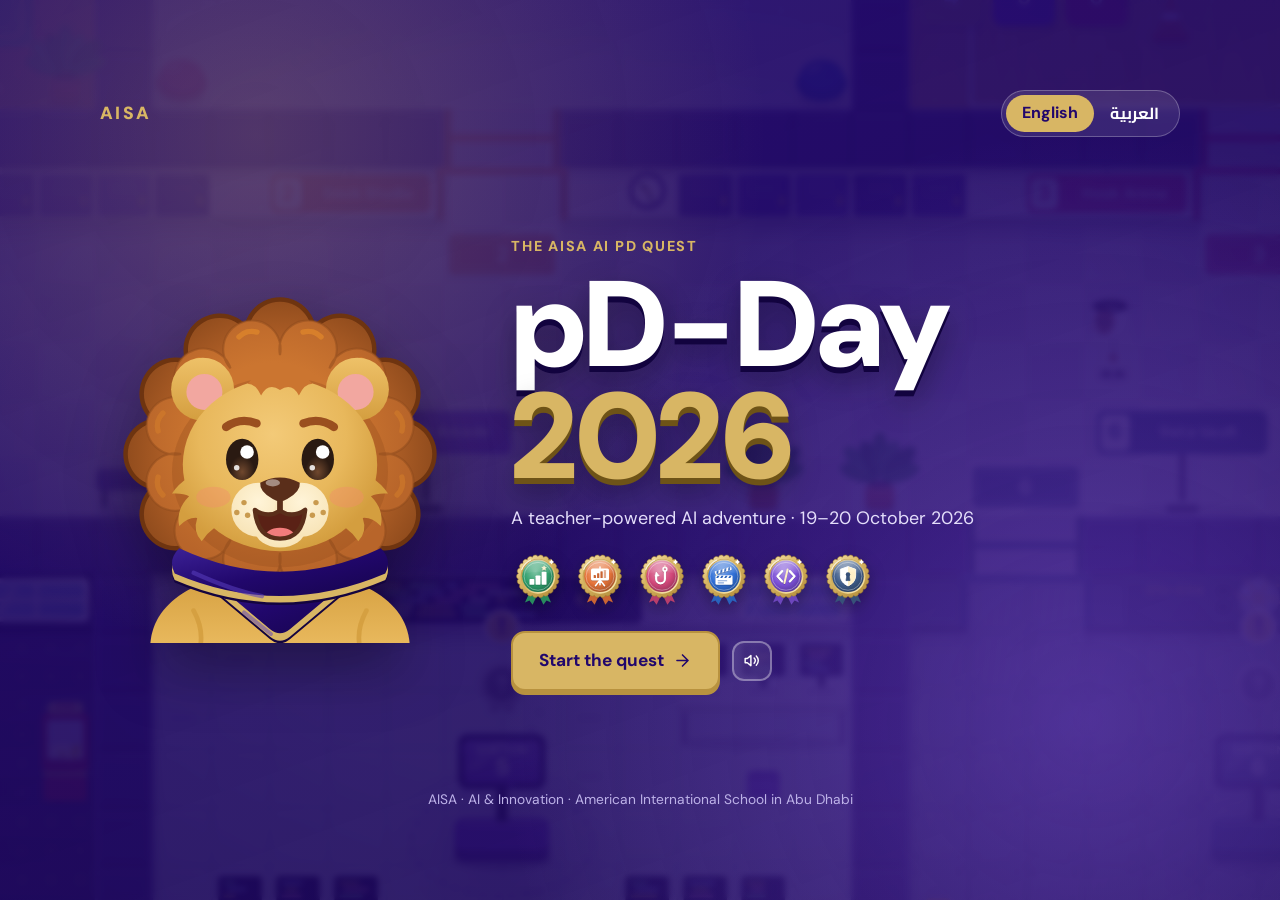
==== commit 24a6cdbc: "Station guides in Arabic: shared switcher, Station 1 and the station list Guides now open in the gam" ====
--- a/index.html
+++ b/index.html
@@ -22,7 +22,6 @@
 <div id="boost" role="status"></div>
 <div id="banner" aria-live="polite"></div>
 <div id="bubble" aria-live="polite"></div>
-<div id="tbubble" aria-live="polite"></div>
 <div id="toasts" aria-live="polite"></div>
 
 <div id="dialog" hidden>
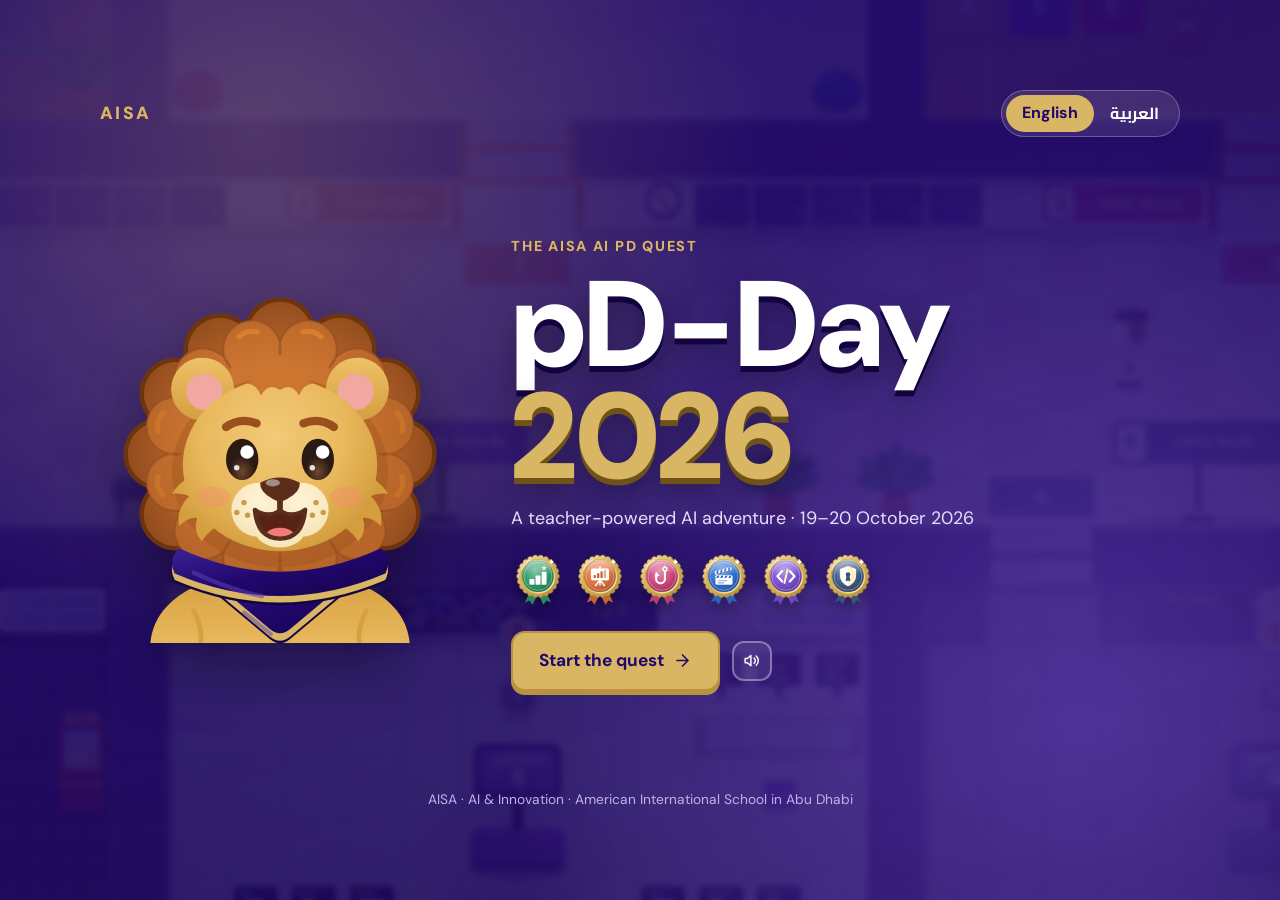
==== commit b5aff7fb: "Polish Dr. Torris after review - Anything he says starts the remark cooldown, so his "thank you" for" ====
--- a/index.html
+++ b/index.html
@@ -10,7 +10,7 @@
 <link rel="preconnect" href="https://fonts.googleapis.com">
 <link rel="preconnect" href="https://fonts.gstatic.com" crossorigin>
 <link href="https://fonts.googleapis.com/css2?family=DM+Sans:opsz,wght@9..40,400..1000&family=Cairo:wght@400;600;700;800;900&display=swap" rel="stylesheet">
-<link rel="stylesheet" href="game/styles.css?v=20261018b">
+<link rel="stylesheet" href="game/styles.css?v=20261018c">
 </head>
 <body>
 <canvas id="game" aria-label="The school: walk around to find the quests"></canvas>
@@ -22,6 +22,7 @@
 <div id="boost" role="status"></div>
 <div id="banner" aria-live="polite"></div>
 <div id="bubble" aria-live="polite"></div>
+<div id="tbubble" aria-live="polite"></div>
 <div id="toasts" aria-live="polite"></div>
 
 <div id="dialog" hidden>
@@ -49,9 +50,9 @@
 
 <noscript><div class="noscript">pD-Day 2026 needs JavaScript. You can still use the <a href="stations.html">station guides</a>.</div></noscript>
 
-<script src="game/content.js?v=20261018b"></script>
-<script src="game/art.js?v=20261018b"></script>
-<script src="game/world.js?v=20261018b"></script>
-<script src="game/game.js?v=20261018b"></script>
+<script src="game/content.js?v=20261018c"></script>
+<script src="game/art.js?v=20261018c"></script>
+<script src="game/world.js?v=20261018c"></script>
+<script src="game/game.js?v=20261018c"></script>
 </body>
 </html>
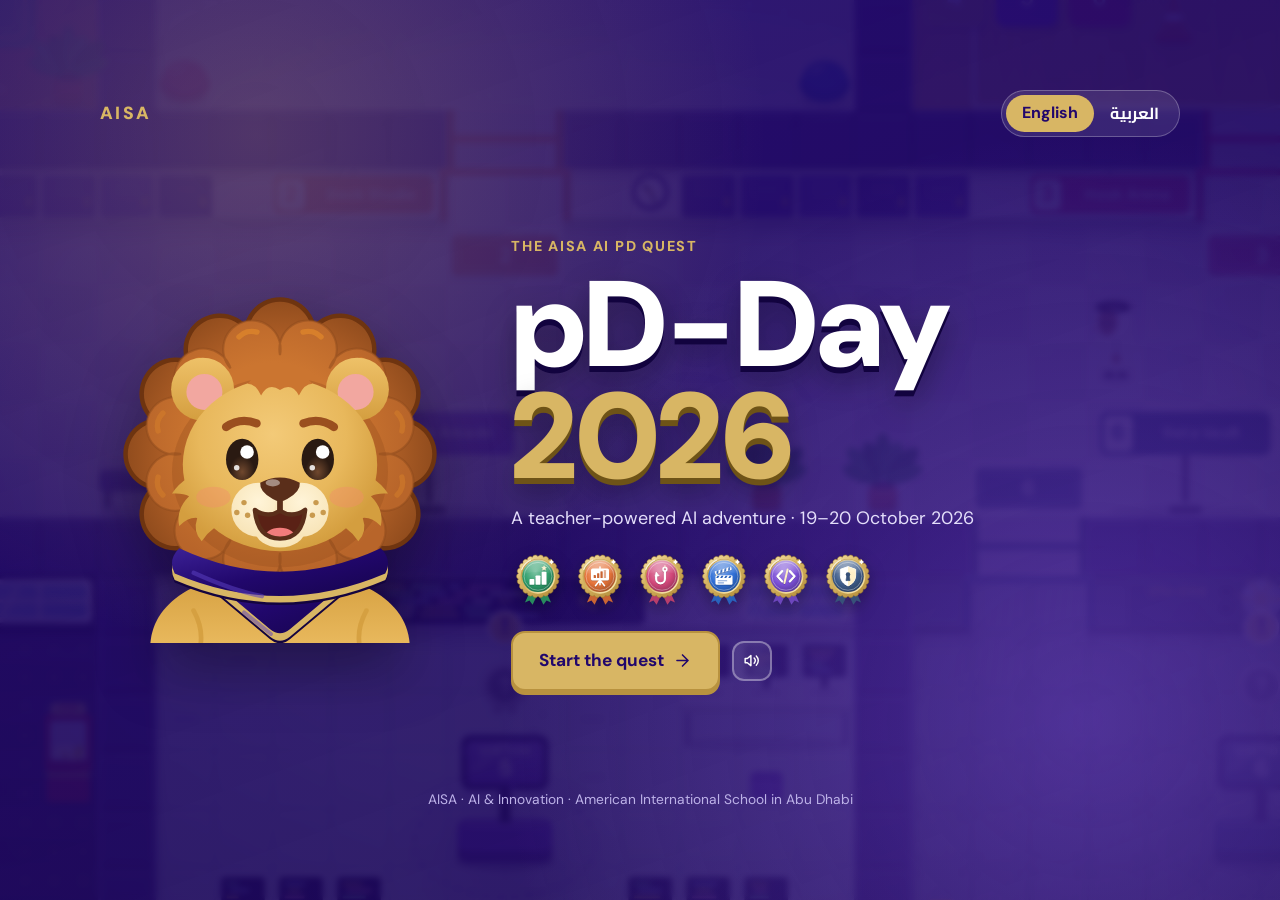
==== commit fa2aba11: "Merge remote-tracking branch 'origin/main' into claude/quirky-dijkstra-my6tji # Conflicts: #	index.h" ====
--- a/index.html
+++ b/index.html
@@ -10,7 +10,7 @@
 <link rel="preconnect" href="https://fonts.googleapis.com">
 <link rel="preconnect" href="https://fonts.gstatic.com" crossorigin>
 <link href="https://fonts.googleapis.com/css2?family=DM+Sans:opsz,wght@9..40,400..1000&family=Cairo:wght@400;600;700;800;900&display=swap" rel="stylesheet">
-<link rel="stylesheet" href="game/styles.css?v=20261018c">
+<link rel="stylesheet" href="game/styles.css?v=20261018d">
 </head>
 <body>
 <canvas id="game" aria-label="The school: walk around to find the quests"></canvas>
@@ -50,9 +50,9 @@
 
 <noscript><div class="noscript">pD-Day 2026 needs JavaScript. You can still use the <a href="stations.html">station guides</a>.</div></noscript>
 
-<script src="game/content.js?v=20261018c"></script>
-<script src="game/art.js?v=20261018c"></script>
-<script src="game/world.js?v=20261018c"></script>
-<script src="game/game.js?v=20261018c"></script>
+<script src="game/content.js?v=20261018d"></script>
+<script src="game/art.js?v=20261018d"></script>
+<script src="game/world.js?v=20261018d"></script>
+<script src="game/game.js?v=20261018d"></script>
 </body>
 </html>
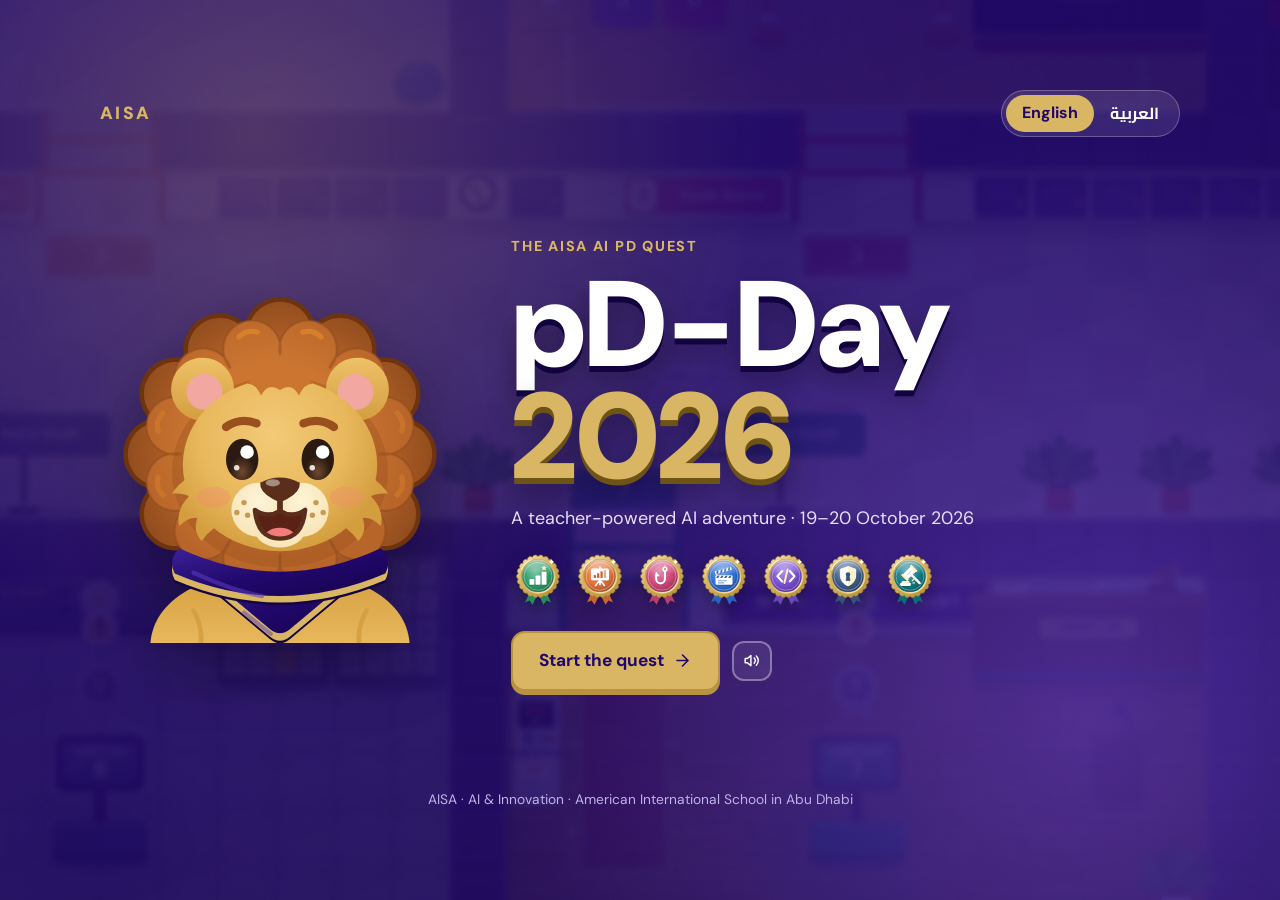
==== commit bd24094d: "Add Station 7: AI & Assessment, busting the AI-detector myth A new quest opens the Learning Hub's AI" ====
--- a/index.html
+++ b/index.html
@@ -10,7 +10,7 @@
 <link rel="preconnect" href="https://fonts.googleapis.com">
 <link rel="preconnect" href="https://fonts.gstatic.com" crossorigin>
 <link href="https://fonts.googleapis.com/css2?family=DM+Sans:opsz,wght@9..40,400..1000&family=Cairo:wght@400;600;700;800;900&display=swap" rel="stylesheet">
-<link rel="stylesheet" href="game/styles.css?v=20261018d">
+<link rel="stylesheet" href="game/styles.css?v=20261018c">
 </head>
 <body>
 <canvas id="game" aria-label="The school: walk around to find the quests"></canvas>
@@ -22,7 +22,6 @@
 <div id="boost" role="status"></div>
 <div id="banner" aria-live="polite"></div>
 <div id="bubble" aria-live="polite"></div>
-<div id="tbubble" aria-live="polite"></div>
 <div id="toasts" aria-live="polite"></div>
 
 <div id="dialog" hidden>
@@ -50,9 +49,9 @@
 
 <noscript><div class="noscript">pD-Day 2026 needs JavaScript. You can still use the <a href="stations.html">station guides</a>.</div></noscript>
 
-<script src="game/content.js?v=20261018d"></script>
-<script src="game/art.js?v=20261018d"></script>
-<script src="game/world.js?v=20261018d"></script>
-<script src="game/game.js?v=20261018d"></script>
+<script src="game/content.js?v=20261018c"></script>
+<script src="game/art.js?v=20261018c"></script>
+<script src="game/world.js?v=20261018c"></script>
+<script src="game/game.js?v=20261018c"></script>
 </body>
 </html>
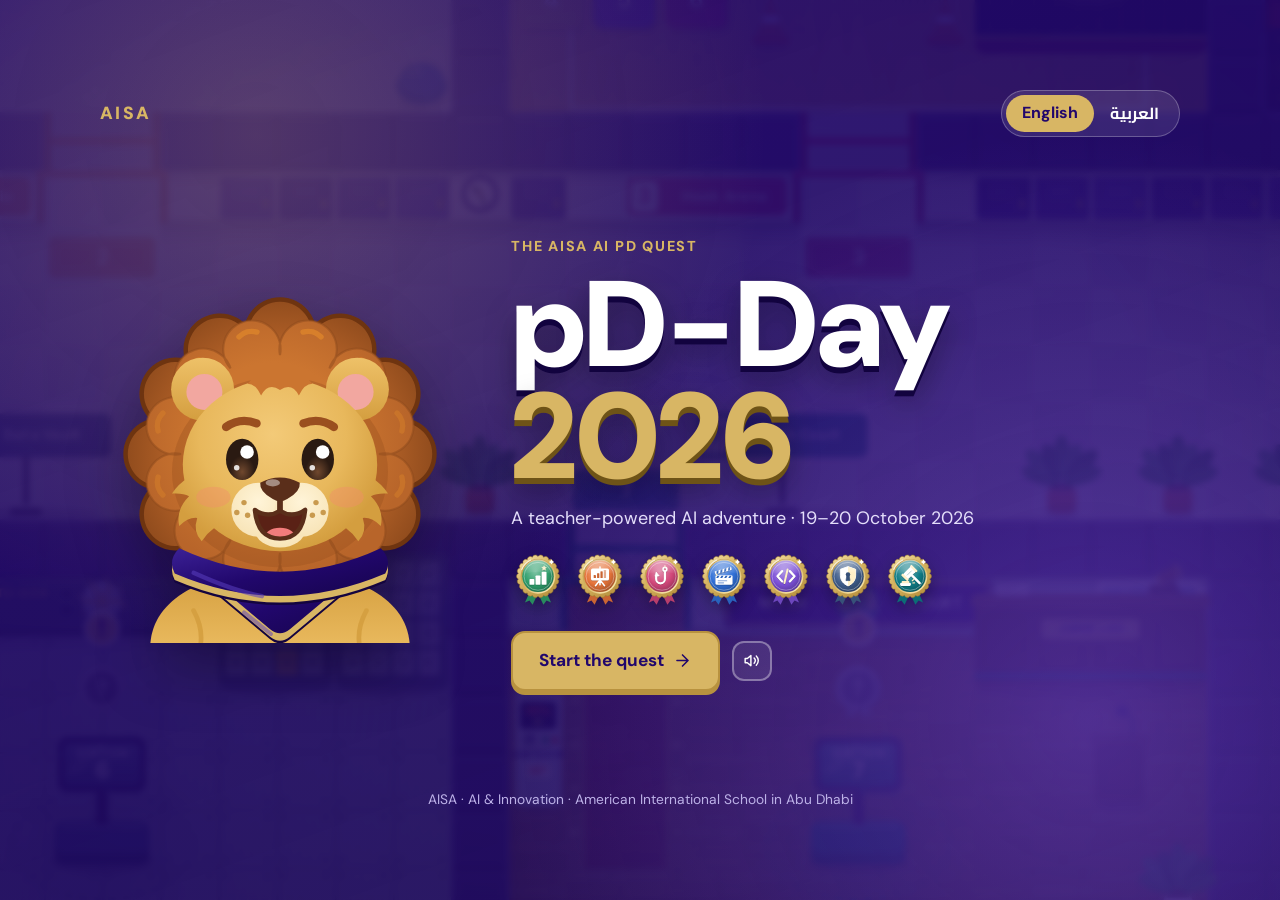
==== commit 56e30c0b: "Open the Station 7 module in the game's language The Learning Hub module is being translated into Ar" ====
--- a/index.html
+++ b/index.html
@@ -10,7 +10,7 @@
 <link rel="preconnect" href="https://fonts.googleapis.com">
 <link rel="preconnect" href="https://fonts.gstatic.com" crossorigin>
 <link href="https://fonts.googleapis.com/css2?family=DM+Sans:opsz,wght@9..40,400..1000&family=Cairo:wght@400;600;700;800;900&display=swap" rel="stylesheet">
-<link rel="stylesheet" href="game/styles.css?v=20261018c">
+<link rel="stylesheet" href="game/styles.css?v=20261018d">
 </head>
 <body>
 <canvas id="game" aria-label="The school: walk around to find the quests"></canvas>
@@ -49,9 +49,9 @@
 
 <noscript><div class="noscript">pD-Day 2026 needs JavaScript. You can still use the <a href="stations.html">station guides</a>.</div></noscript>
 
-<script src="game/content.js?v=20261018c"></script>
-<script src="game/art.js?v=20261018c"></script>
-<script src="game/world.js?v=20261018c"></script>
-<script src="game/game.js?v=20261018c"></script>
+<script src="game/content.js?v=20261018d"></script>
+<script src="game/art.js?v=20261018d"></script>
+<script src="game/world.js?v=20261018d"></script>
+<script src="game/game.js?v=20261018d"></script>
 </body>
 </html>
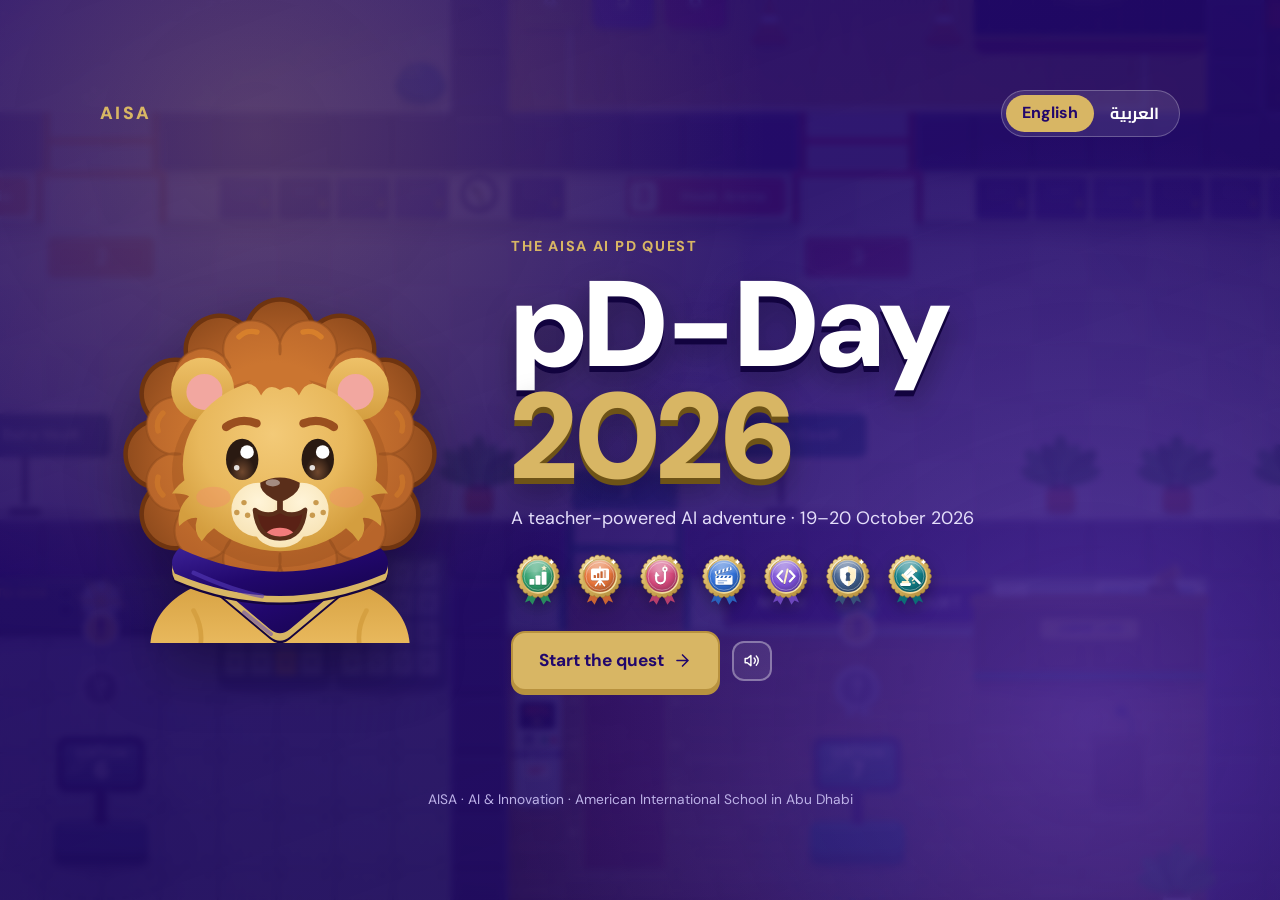
==== commit cd017a3a: "Merge main (Dr. Torris) into Station 7 Dr. Torris now talks about seven stations and badges, and the" ====
--- a/index.html
+++ b/index.html
@@ -10,7 +10,7 @@
 <link rel="preconnect" href="https://fonts.googleapis.com">
 <link rel="preconnect" href="https://fonts.gstatic.com" crossorigin>
 <link href="https://fonts.googleapis.com/css2?family=DM+Sans:opsz,wght@9..40,400..1000&family=Cairo:wght@400;600;700;800;900&display=swap" rel="stylesheet">
-<link rel="stylesheet" href="game/styles.css?v=20261018d">
+<link rel="stylesheet" href="game/styles.css?v=20261018e">
 </head>
 <body>
 <canvas id="game" aria-label="The school: walk around to find the quests"></canvas>
@@ -22,6 +22,7 @@
 <div id="boost" role="status"></div>
 <div id="banner" aria-live="polite"></div>
 <div id="bubble" aria-live="polite"></div>
+<div id="tbubble" aria-live="polite"></div>
 <div id="toasts" aria-live="polite"></div>
 
 <div id="dialog" hidden>
@@ -49,9 +50,9 @@
 
 <noscript><div class="noscript">pD-Day 2026 needs JavaScript. You can still use the <a href="stations.html">station guides</a>.</div></noscript>
 
-<script src="game/content.js?v=20261018d"></script>
-<script src="game/art.js?v=20261018d"></script>
-<script src="game/world.js?v=20261018d"></script>
-<script src="game/game.js?v=20261018d"></script>
+<script src="game/content.js?v=20261018e"></script>
+<script src="game/art.js?v=20261018e"></script>
+<script src="game/world.js?v=20261018e"></script>
+<script src="game/game.js?v=20261018e"></script>
 </body>
 </html>
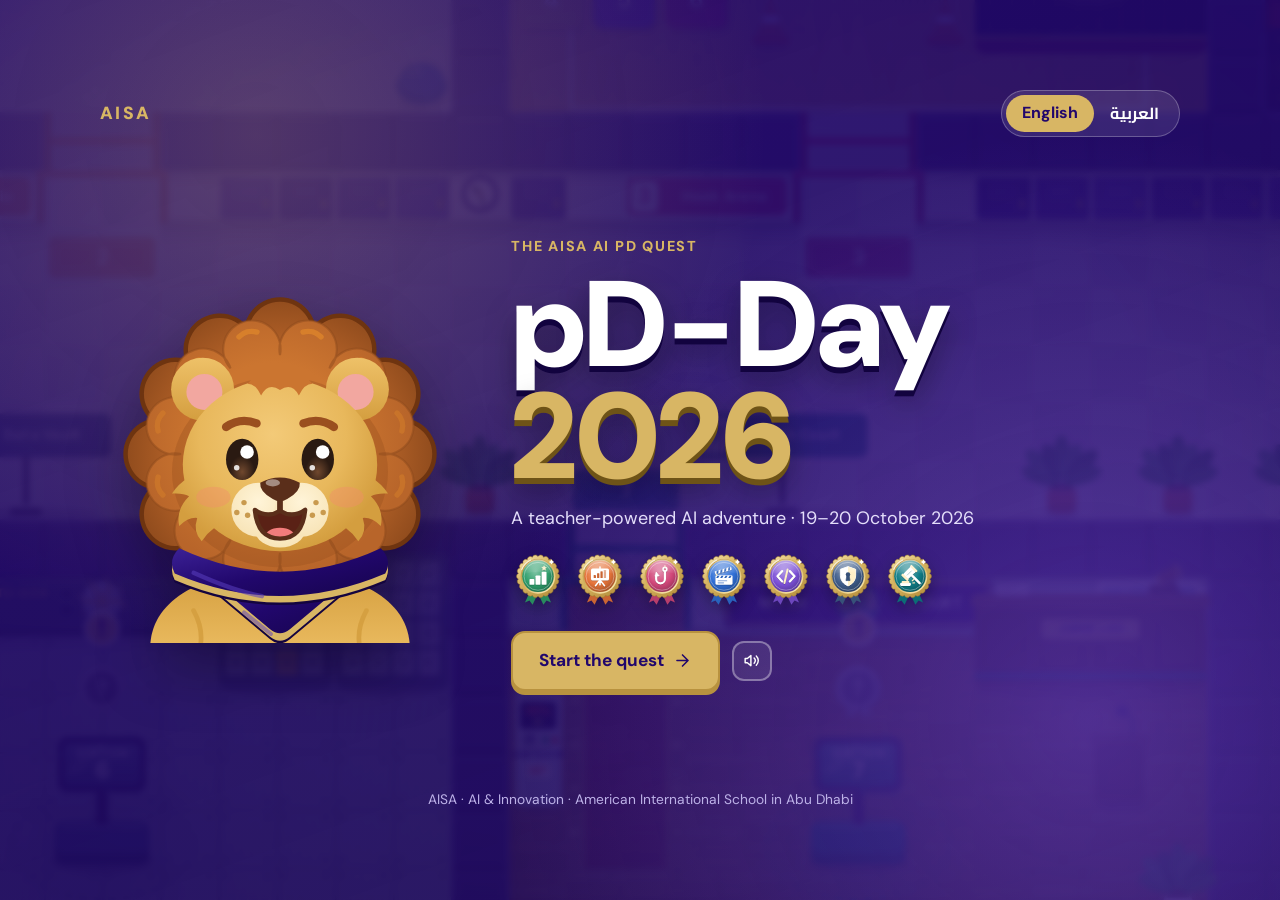
==== commit 2a969258: "Zip the guides for the Learning Hub; Arabic button names for Stations 6-7 node print/build.js now al" ====
--- a/index.html
+++ b/index.html
@@ -50,7 +50,7 @@
 
 <noscript><div class="noscript">pD-Day 2026 needs JavaScript. You can still use the <a href="stations.html">station guides</a>.</div></noscript>
 
-<script src="game/content.js?v=20261018e"></script>
+<script src="game/content.js?v=20261020a"></script>
 <script src="game/art.js?v=20261018e"></script>
 <script src="game/world.js?v=20261018e"></script>
 <script src="game/game.js?v=20261018e"></script>
